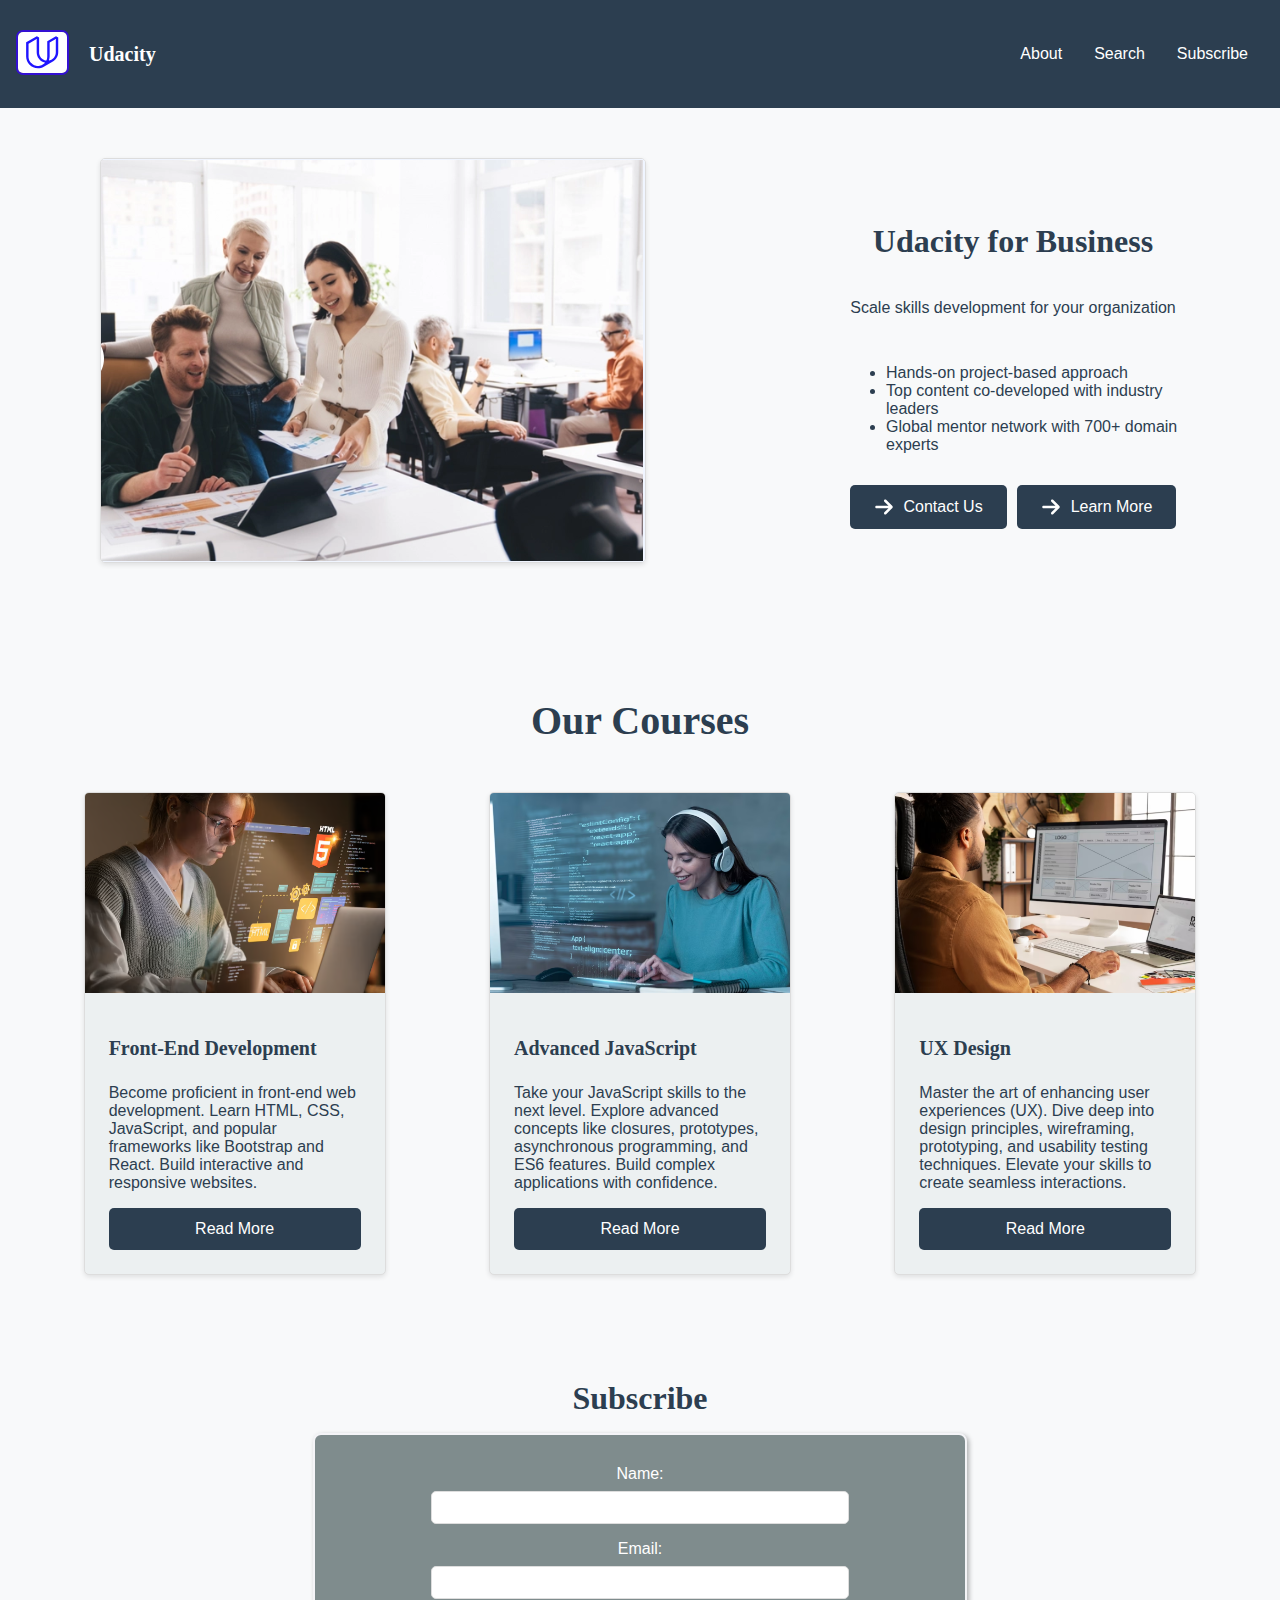
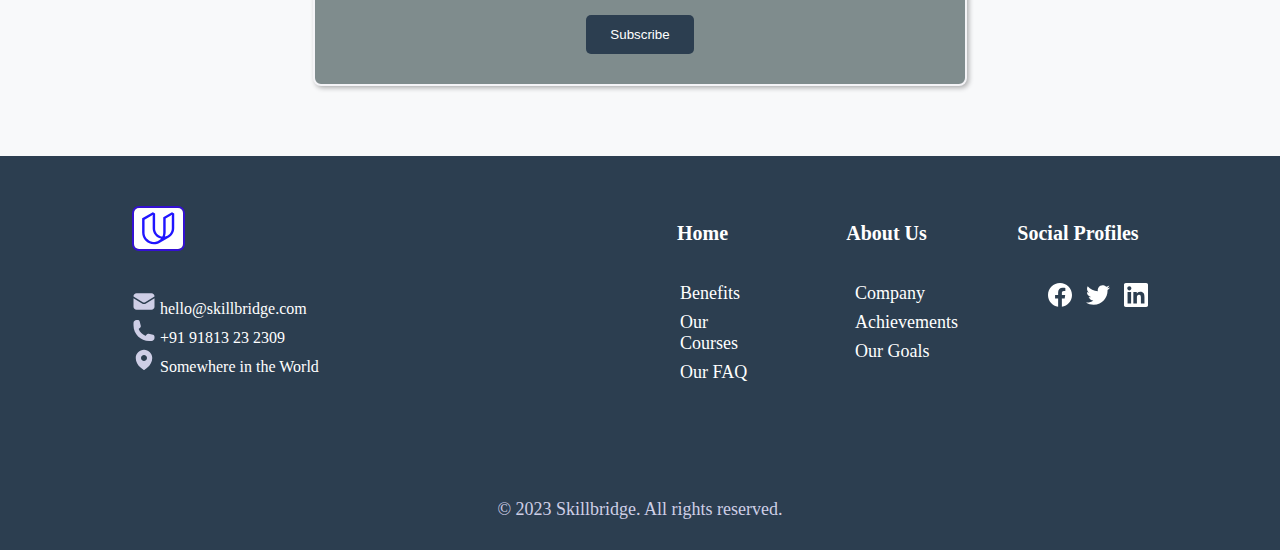
==== index.html @ acbbf63e "first project" ====
<!DOCTYPE html>
<html lang="en">
  <head>
    <meta charset="UTF-8" />
    <meta name="viewport" content="width=device-width, initial-scale=1.0" />
    <title>Personal Blog</title>
    <link rel="stylesheet" href="./assets/css/styles.css" />
  </head>
  <body>
    <div class="home-container">
      <header class="navbar">
        <div class="logoAndName">
          <div class="logo">
            <img
              src="./assets/img/image.png"
              alt="logo"
              title="logo For Udacity"
            />
          </div>
          <h4 class="edu-nsw">Udacity</h4>
        </div>
        <nav>
          <ul>
            <li><a href="#">About</a></li>
            <li><a href="#">Search</a></li>
            <li><a href="subscribe.html">Subscribe</a></li>
          </ul>
        </nav>
      </header>
      <section class="hero-section">
        <div class="img-hero">
          <img src="./assets/img/heroImg.png" />
        </div>
        <div class="hero-describe">
          <h2>Udacity for Business</h2>
          <p>Scale skills development for your organization</p>
          <ul>
            <li>Hands-on project-based approach</li>
            <li>Top content co-developed with industry leaders</li>
            <li>Global mentor network with 700+ domain experts</li>
          </ul>
          <div>
            <a href="#" class="button"
              ><img src="./assets/img/arrow-right-solid.svg" />Contact Us</a
            >
            <a href="#" class="button"
              ><img src="./assets/img/arrow-right-solid.svg" />Learn More</a
            >
          </div>
        </div>
      </section>
      <section class="main-section">
        <h1>Our Courses</h1>
        <main class="blog-homepage">
          <div class="blog-post-card">
            <img
              src="./assets/img/Front-EndWebDevelopment.png"
              alt="Post Image"
            />
            <div class="card-content">
              <h3>Front-End Development</h3>
              <p>
                Become proficient in front-end web development. Learn HTML, CSS,
                JavaScript, and popular frameworks like Bootstrap and React.
                Build interactive and responsive websites.
              </p>
              <a href="blogPost.html" class="button">Read More</a>
            </div>
          </div>

          <div class="blog-post-card">
            <img src="./assets/img/Advanced JavaScript.png" alt="Post Image" />
            <div class="card-content">
              <h3>Advanced JavaScript</h3>
              <p>
                Take your JavaScript skills to the next level. Explore advanced
                concepts like closures, prototypes, asynchronous programming,
                and ES6 features. Build complex applications with confidence.
              </p>
              <a href="blogPost3.html" class="button">Read More</a>
            </div>
          </div>

          <div class="blog-post-card">
            <img src="./assets/img/UI-UX.png" alt="Post Image" />
            <div class="card-content">
              <h3>UX Design</h3>
              <p>
                Master the art of enhancing user experiences (UX). Dive deep
                into design principles, wireframing, prototyping, and usability
                testing techniques. Elevate your skills to create seamless
                interactions.
              </p>
              <a href="blogPost2.html" class="button">Read More</a>
            </div>
          </div>
        </main>
      </section>

      <section class="subscribe-section">
        <h2>Subscribe</h2>
        <form class="subscribe-form">
          <label for="name">Name:</label>
          <input type="text" id="name" name="name" required />
          <label for="email">Email:</label>
          <input type="email" id="email" name="email" required />
          <button type="submit" class="button">Subscribe</button>
        </form>
      </section>
    </div>
    <footer>
      <div class="footer">
        <div class="container">
          <div class="footer-contact">
            <div class="logo">
              <img src="./assets/img/image.png" alt="logo" />
            </div>
            <div class="contacts">
              <div class="contact">
                <img src="./assets/img/gmail.svg" alt="logo" />
                <span>hello@skillbridge.com</span>
              </div>
              <div class="contact">
                <img src="./assets/img/phone.svg" alt="logo" />
                <span>+91 91813 23 2309</span>
              </div>
              <div class="contact">
                <img src="./assets/img/location.svg" alt="logo" />
                <span>Somewhere in the World</span>
              </div>
            </div>
          </div>
          <div class="footer-list">
            <div class="footer-home">
              <h2>Home</h2>
              <ul>
                <li><a href="#">Benefits</a></li>
                <li><a href="#">Our Courses</a></li>
                <li><a href="#">Our FAQ</a></li>
              </ul>
            </div>
            <div class="footer-about">
              <h2>About Us</h2>
              <ul>
                <li><a href="#">Company</a></li>
                <li><a href="#">Achievements</a></li>
                <li><a href="#">Our Goals</a></li>
              </ul>
            </div>
            <div class="footer-social">
              <h2>Social Profiles</h2>
              <ul>
                <li>
                  <a href="#"
                    ><img src="./assets/img/facebook.svg" alt="icon"
                  /></a>
                </li>
                <li>
                  <a href="#"
                    ><img src="./assets/img/twitter.svg" alt="icon"
                  /></a>
                </li>
                <li>
                  <a href="#"><img src="./assets/img/in.svg" alt="icon" /></a>
                </li>
              </ul>
            </div>
          </div>
        </div>
      </div>
      <div class="finally">
        <span>© 2023 Skillbridge. All rights reserved.</span>
      </div>
    </footer>
  </body>
</html>
---- assets/css/styles.css ----
/* Import CSS files */
@import url("layout.css");
@import url("typography.css");
@import url("colors.css");
@import url("responsive.css");
/* Additional styles */
body {
  background: var(--light-background-color);
  margin: 0;

  padding: 0;
}
.navbar {
  display: flex;
  flex-direction: row;
  justify-content: space-between;
  align-items: center;
}
.logoAndName {
  display: flex;
  flex-direction: row;
  justify-content: center;
  align-items: center;
  gap: 20px;
}

.edu-nsw {
  font-style: italic;
  font-family: "Caveat", cursive;
  font-optical-sizing: auto;
  font-style: normal;
  font-size: 20px;
}
.logo img {
  border: 2px rgb(52, 16, 211) solid;
  border-radius: 7px;
}
.button {
  text-align: center;
  background: var(--primary-color);
  color: #fff;
  padding: 0.75rem 1.5rem;
  border: none;
  border-radius: 5px;
  text-decoration: none;
  cursor: pointer;
  transition: background 0.3s ease;
}

.button:hover {
  background: var(--primary-dark-color);
}

.subscribe-form {
  display: flex;
  flex-direction: column;
  align-items: center;
  margin-top: 1rem;
}

.subscribe-form label {
  margin-bottom: 0.5rem;
  width: 100%;
}

.subscribe-form input {
  padding: 0.5rem;
  border: 1px solid #ddd;
  border-radius: 5px;
  margin-bottom: 1rem;
  width: 100%;
}

.subscribe-form input[type="text"],
.subscribe-form input[type="email"] {
  width: 80%;
  max-width: 400px;
}

@media (max-width: 600px) {
  .navbar nav ul {
    flex-direction: column;
  }

  .blog-homepage {
    flex-direction: column;
    align-items: center;
  }

  .blog-post-card {
    width: 90%;
  }
}
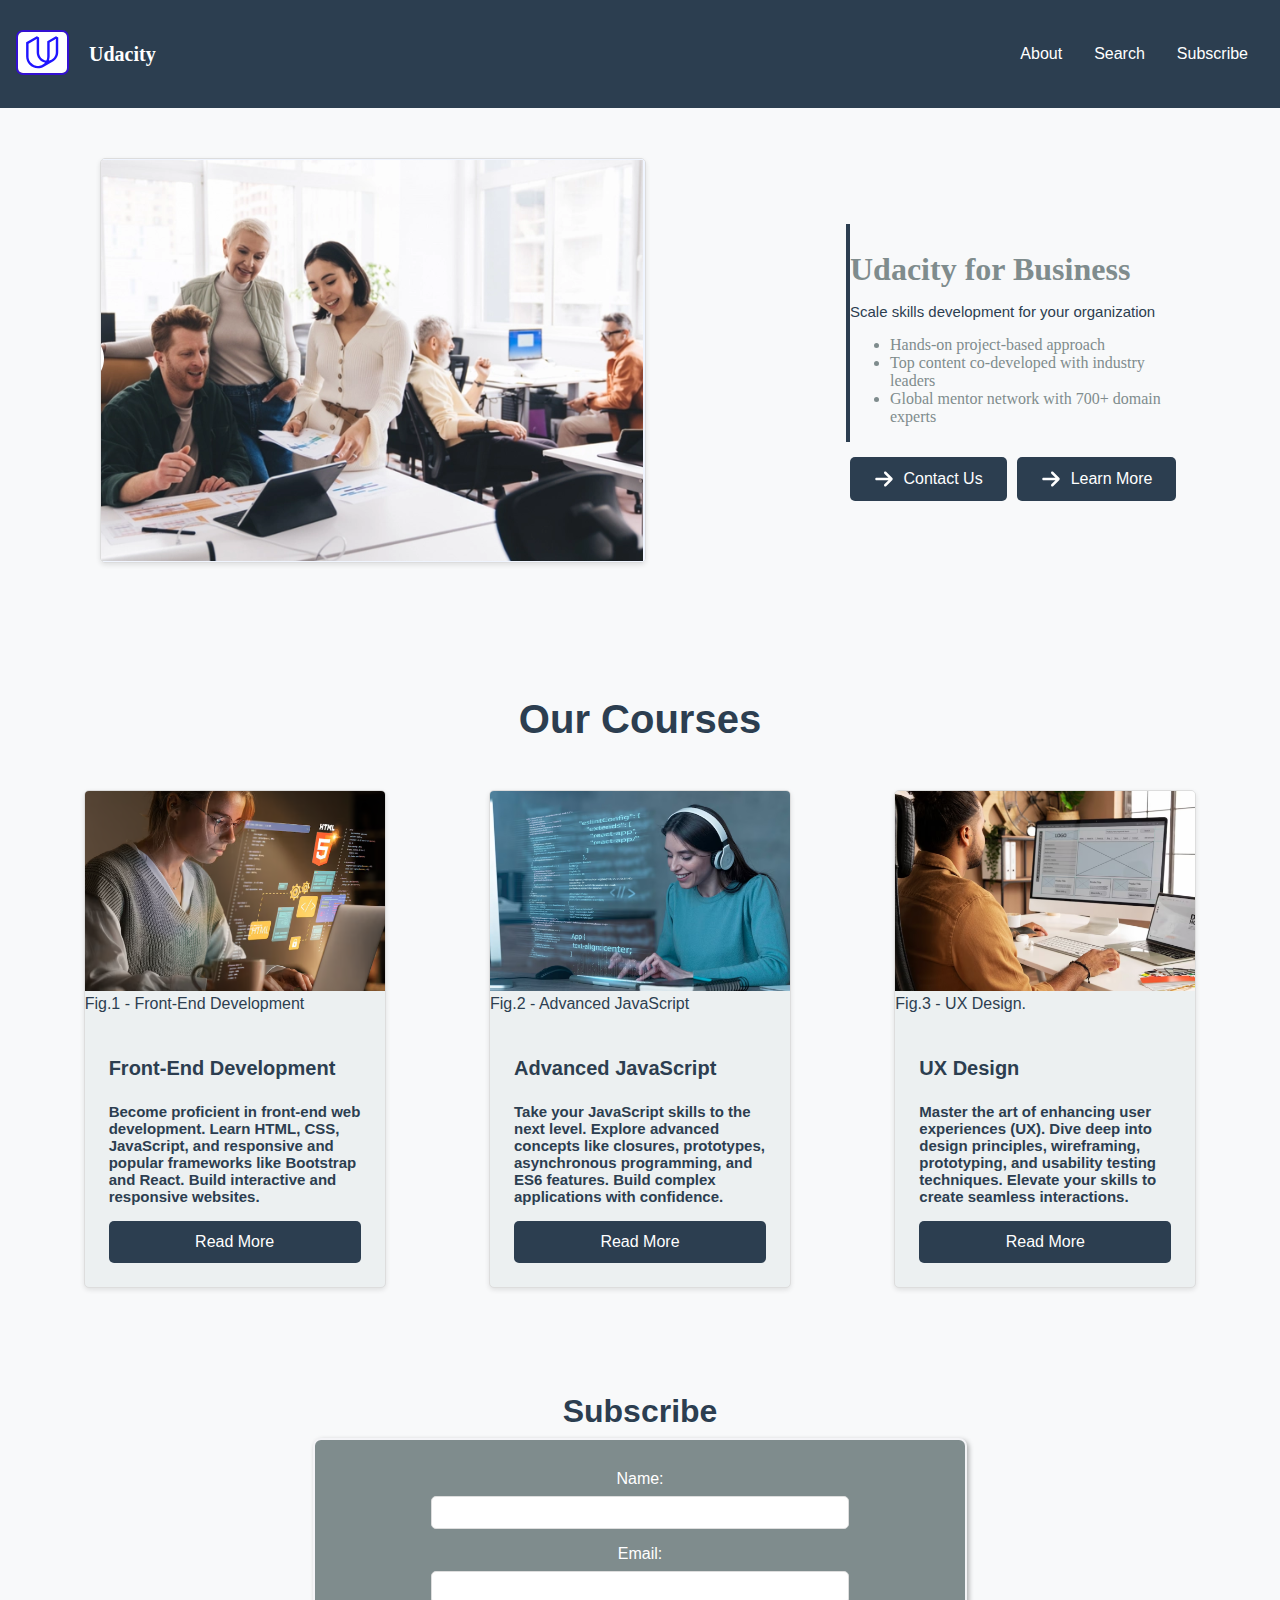
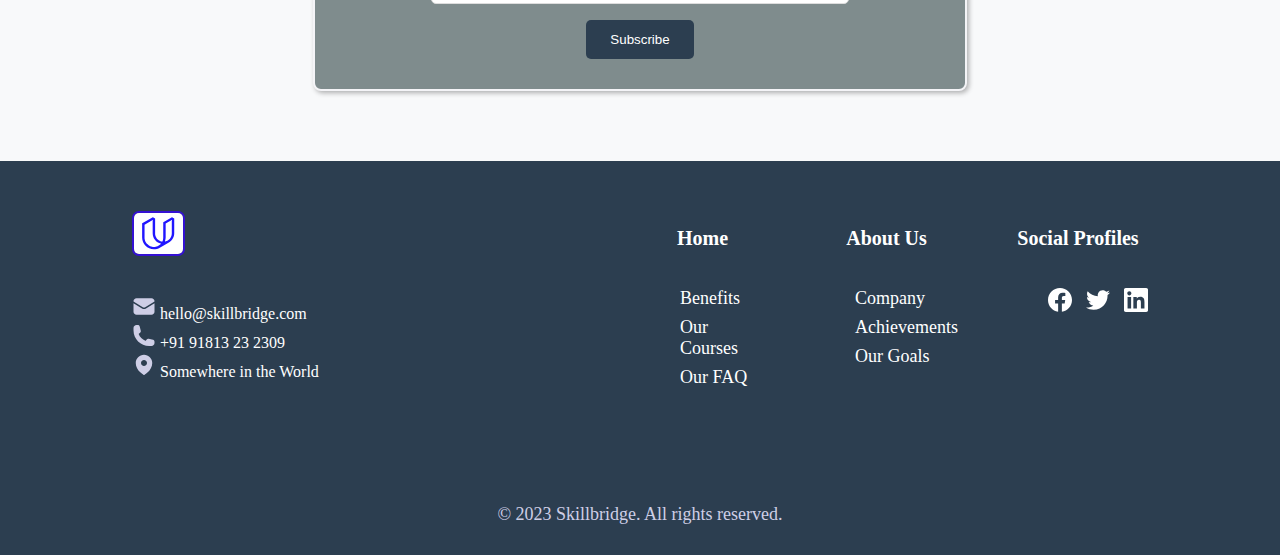
==== commit 5e61421c: "first project" ====
--- a/index.html
+++ b/index.html
@@ -32,13 +32,15 @@
           <img src="./assets/img/heroImg.png" />
         </div>
         <div class="hero-describe">
-          <h2>Udacity for Business</h2>
-          <p>Scale skills development for your organization</p>
-          <ul>
-            <li>Hands-on project-based approach</li>
-            <li>Top content co-developed with industry leaders</li>
-            <li>Global mentor network with 700+ domain experts</li>
-          </ul>
+          <blockquote cite="https://emc.udacity.com/c/palestine-launchpad-google/catalog/An0jgdK3"> <h2><b>Udacity for Business</b></h2>
+            <p>Scale skills development for your organization</p>
+            <ul>
+              <li>Hands-on project-based approach</li>
+              <li>Top content co-developed with industry leaders</li>
+              <li>Global mentor network with 700+ domain experts</li>
+            </ul>
+          </blockquote>
+        
           <div>
             <a href="#" class="button"
               ><img src="./assets/img/arrow-right-solid.svg" />Contact Us</a
@@ -53,44 +55,55 @@
         <h1>Our Courses</h1>
         <main class="blog-homepage">
           <div class="blog-post-card">
-            <img
+            <figure> <img
               src="./assets/img/Front-EndWebDevelopment.png"
               alt="Post Image"
-            />
+            /> <figcaption>Fig.1 - Front-End Development</figcaption></figure>  
+
+           
             <div class="card-content">
               <h3>Front-End Development</h3>
-              <p>
-                Become proficient in front-end web development. Learn HTML, CSS,
-                JavaScript, and popular frameworks like Bootstrap and React.
-                Build interactive and responsive websites.
-              </p>
+              <blockquote  style="display: inline; margin: 0; padding: 0; border: none; background: none;" cite="https://www.figma.com/"><p>
+                   
+                <b>Become proficient in front-end web development. Learn HTML, CSS,
+                  JavaScript, and responsive and popular frameworks like Bootstrap and React.
+                  Build interactive and responsive websites.</b>      
+                </p>
+              </blockquote>
+              
               <a href="blogPost.html" class="button">Read More</a>
             </div>
           </div>
 
           <div class="blog-post-card">
-            <img src="./assets/img/Advanced JavaScript.png" alt="Post Image" />
+          <figure><img src="./assets/img/Advanced JavaScript.png" alt="Post Image" /><figcaption>Fig.2 - Advanced JavaScript</figcaption></figure>  
             <div class="card-content">
               <h3>Advanced JavaScript</h3>
-              <p>
-                Take your JavaScript skills to the next level. Explore advanced
-                concepts like closures, prototypes, asynchronous programming,
-                and ES6 features. Build complex applications with confidence.
-              </p>
+              <blockquote cite="https://www.figma.com/"  style="display: inline; margin: 0; padding: 0; border: none; background: none;"><p>
+              
+                       <b>  Take your JavaScript skills to the next level. Explore advanced
+                        concepts like closures, prototypes, asynchronous programming,
+                        and ES6 features. Build complex applications with confidence.  </b>  
+                </p>
+              </blockquote>
+              
               <a href="blogPost3.html" class="button">Read More</a>
             </div>
           </div>
 
           <div class="blog-post-card">
-            <img src="./assets/img/UI-UX.png" alt="Post Image" />
+            <figure>  <img src="./assets/img/UI-UX.png" alt="Post Image" /><figcaption>Fig.3 - UX Design.</figcaption></figure>
             <div class="card-content">
               <h3>UX Design</h3>
-              <p>
-                Master the art of enhancing user experiences (UX). Dive deep
-                into design principles, wireframing, prototyping, and usability
-                testing techniques. Elevate your skills to create seamless
-                interactions.
-              </p>
+              <blockquote cite="https://www.figma.com/"  style="display: inline; margin: 0; padding: 0; border: none; background: none;"><p>
+              
+                       <b>   Master the art of enhancing user experiences (UX). Dive deep
+                        into design principles, wireframing, prototyping, and usability
+                        testing techniques. Elevate your skills to create seamless
+                        interactions. </b>  
+                </p>
+              </blockquote>
+              
               <a href="blogPost2.html" class="button">Read More</a>
             </div>
           </div>
--- a/assets/css/styles.css
+++ b/assets/css/styles.css
@@ -1,9 +1,12 @@
 /* Import CSS files */
 @import url("layout.css");
-@import url("typography.css");
-@import url("colors.css");
-@import url("responsive.css");
-/* Additional styles */
+@import url("mainTypography.css");
+@import url("mainResponsive.css");
+@import url("mainColor.css");
+body {
+  background-color: #fff;
+  color: var(--text-color);
+}
 body {
   background: var(--light-background-color);
   margin: 0;
@@ -71,12 +74,415 @@
   width: 100%;
 }
 
-.subscribe-form input[type="text"],
-.subscribe-form input[type="email"] {
+
+.subscribe-form input {
   width: 80%;
   max-width: 400px;
 }
 
+
+body {
+  background: var(--light-background-color);
+  margin: 0;
+
+  padding: 0;
+}
+.home-container {
+  display: grid;
+  grid-template-rows: auto 1fr auto;
+  min-height: 100vh;
+  font-family: "Arial", sans-serif;
+  background-color: var(--light-background-color);
+}
+.post-container{
+  display: grid;
+  grid-template-rows: auto 1fr auto;
+  min-height: 100vh;
+  font-family: "Arial", sans-serif;
+  background-color: var(--light-background-color); 
+}
+.home-nav {
+  font-weight: 700;
+}
+
+.navbar {
+  background-color: var(--primary-color);
+  color: #fff;
+  padding: 1rem;
+  display: flex;
+  justify-content: space-between;
+  align-items: center;
+}
+
+.navbar nav ul {
+  list-style: none;
+  display: flex;
+  align-items: center;
+}
+
+.navbar nav ul li {
+  margin: 0 1rem;
+}
+
+.navbar nav ul li a {
+  color: #fff;
+  text-decoration: none;
+  font-size: 1rem;
+  transition: color 0.3s ease;
+}
+
+.navbar nav ul li a:hover {
+  color: var(--link-color);
+}
+.hero-section {
+  display: flex;
+  flex-direction: row;
+  padding: 50px 100px;
+  align-items: center;
+  background-color: var(--light-background-color);
+  gap: 200px;
+}
+.hero-section .img-hero img {
+  border: 1px solid #ddd;
+  border-radius: 5px;
+  overflow: hidden;
+  box-shadow: 0 2px 5px rgba(0, 0, 0, 0.1);
+}
+.hero-describe {
+  display: flex;
+  flex-direction: column;
+  align-items: center;
+  gap: 15px;
+}
+.hero-describe div {
+  display: flex;
+  align-items: center;
+  gap: 10px;
+}
+.hero-describe a {
+  display: flex;
+  align-items: center;
+  justify-content: center;
+  gap: 10px;
+}
+.main-section {
+  padding-top: 80px;
+  display: flex;
+  flex-direction: column;
+}
+.main-section h1 {
+  margin: auto;
+}
+.blog-homepage {
+  display: flex;
+  flex-wrap: wrap;
+  justify-content: space-around;
+  padding:32px;
+  background: var(--light-background-color);
+}
+
+.blog-post-card {
+  background: var(--secondary-color);
+  margin: 16px;
+  border: 1px solid #ddd;
+  border-radius: 5px;
+  overflow: hidden;
+  width: 300px;
+  display: flex;
+  flex-direction: column;
+  box-shadow: 0 2px 5px rgba(0, 0, 0, 0.1);
+  transition: transform 0.3s ease;
+}
+
+.blog-post-card:hover {
+  transform: scale(1.05);
+}
+figure{
+  padding: 0px;
+  width: 100%;
+  display: block;
+  margin-block-start:0;
+  margin-block-end:0;
+  margin-inline-start:0px;
+  margin-inline-end:0px;
+  unicode-bidi: isolate;
+}
+.blog-post-card figure img{
+  width: 100%;
+  height: 200px;
+  object-fit: cover;
+}
+
+.card-content {
+  padding: 1.5rem;
+  display: flex;
+  flex-direction: column;
+
+  flex-grow: 1;
+}
+.card-content h3 {
+  font-size: 20px;
+}
+
+.post_blog {
+  padding: 16px;
+  background: var(--light-background-color);
+  margin: auto;
+}
+
+.post-header {
+  border: 2px solid var(--primary-color);
+  display: flex;
+  align-items: center;
+  justify-content: center;
+  padding: 0 0 20px 0;
+  border-radius: 8px;
+  margin-bottom: 20px;
+
+}
+.information{
+  width:calc((100% - 100px) / 2); 
+  display: flex;
+  flex-direction: column;
+  align-items: center;
+  justify-content: center;
+}
+.author-information {
+
+  display: flex;
+  align-items: center;
+  justify-content: center;
+  gap:100px;
+  margin-bottom: 16px;
+  background: var(--secondary-color);
+  padding: 16px;
+  border-radius: 5px;
+}
+
+.author-information  .avatar {
+
+  border: #ddd solid 2px;
+  border-radius:20px;
+  width:calc((100% - 500px) / 2);
+  margin-right:16px;
+}
+
+
+.social-media{
+  margin-top: 32px;
+  padding: 20px;
+  display: flex;
+  flex-direction: column;
+  align-items: center;
+  gap: 16px;
+}
+.social-media a{
+  width: 200px;
+  display: flex;
+  justify-content: center;
+  align-items: center;
+  gap: 15px;
+}
+
+.social-media .button {
+  flex-grow: 1;
+  text-align: center;
+}
+
+.older-articles a{
+  border: blue solid 2px;
+  padding: 15px;
+  border-radius: 7px;
+  background-color: var(--link-color);
+  color: #fff;
+}
+.articles{
+  display: flex;
+  flex-direction:column;
+  align-items: center;
+  justify-content: center;
+
+  background: var(--secondary-color);
+}
+
+.older-articles {
+  width: calc((100% - 150px) / 2);
+  display: flex;
+  flex-direction: column;
+  margin-top:32px;
+ 
+  padding: 24px;
+  border-radius: 5px;
+  align-items: center;
+  justify-content: center;
+ gap:15px
+}
+
+.older-articles ul {
+  display: flex;
+  flex-direction: column;
+  gap:30px;
+  list-style: none;
+  padding: 0;
+}
+
+.older-articles ul li {
+  margin-bottom: 8px;
+
+}
+.article{
+  display: flex;
+  flex-direction: row;
+  align-items: center;
+  justify-content: center;
+  gap:150px;
+
+}
+.article .article-desc{
+  width: calc((100% - 150px) / 2);
+  font-style: italic;
+  font-family: "Caveat", cursive;
+  font-optical-sizing: auto;
+  padding-left: 50px;
+  display: flex;
+  flex-direction: row;
+ margin: auto;
+}
+.subscribe-section {
+  text-align: center;
+  padding: 16px;
+
+  background: var(--light-background-color);
+  position: relative;
+  bottom: 0;
+  margin-bottom: 40px;
+  padding: 30px;
+}
+.subscribe-form input {
+  width: 80%;
+  max-width: 400px;
+}
+.subscribe-form {
+  width: 50%;
+  display: flex;
+  align-items: center;
+  justify-content: center;
+  background-color: var(--quote-color);
+  margin: auto;
+  border: 2px solid rgb(244, 244, 247);
+  border-radius: 8px;
+  color: white;
+  padding: 30px 20px;
+  box-shadow: 2px 2px 5px rgba(0, 0, 0, 0.3);
+}
+footer {
+  background: var(--primary-color);
+  padding-bottom: 30px;
+  padding-left: 132px;
+  padding-right: 132px;
+  padding-top: 50px;
+  color: #fff;
+}
+footer .container {
+  padding-bottom: 50px;
+  display: flex;
+  justify-content: space-between;
+}
+footer .container .footer-contact {
+  width: calc((100%) / 2);
+  margin-right: auto;
+  display: flex;
+  flex-direction: column;
+  gap: 38px;
+}
+footer .container .footer-contact .logo img {
+  display: block;
+}
+footer .container .footer-contacts {
+  margin-right: auto;
+  display: flex;
+  flex-direction: column;
+  gap: 20px;
+}
+footer .footer-list {
+  width: calc((100%) / 2);
+  display: flex;
+  flex-direction: row;
+  margin-left: auto;
+
+  gap: 50px;
+}
+footer .footer-list .footer-home {
+  display: flex;
+  flex-direction: column;
+  align-items: center;
+  justify-content: center;
+  gap: 14px;
+}
+footer .footer-list .footer-home ul {
+  display: flex;
+  flex-direction: column;
+  list-style-type: none;
+  gap: 8px;
+}
+footer .footer-list .footer-about {
+  display: flex;
+  align-items: center;
+
+  flex-direction: column;
+  gap: 14px;
+}
+footer .footer-list .footer-about ul {
+  display: flex;
+  flex-direction: column;
+  list-style-type: none;
+  gap: 8px;
+}
+footer .footer-list .footer-social {
+  display: flex;
+  flex-direction: column;
+  align-items: center;
+
+  gap: 14px;
+}
+footer .footer-list .footer-social ul {
+  display: flex;
+  flex-direction: row;
+  list-style-type: none;
+  gap: 14px;
+}
+footer .footer-list h2 {
+  color: #fff;
+  font-family: Be Vietnam Pro;
+  font-size: 20px;
+  font-style: normal;
+  font-weight: 600;
+}
+footer .footer-list a {
+  color: #fff;
+  font-family: Be Vietnam Pro;
+  font-size: 18px;
+  font-style: normal;
+  font-weight: 400;
+}
+footer .footer-list a:hover {
+  color: blue;
+}
+footer .footer-list .footer-social ul img:hover {
+  width: 30px;
+  height: 30px;
+}
+
+footer .finally {
+  padding-top: 50px;
+  color: rgb(206, 206, 230);
+  text-align: center;
+  font-family: Be Vietnam Pro;
+  font-size: 18px;
+  font-weight: 400;
+}
+
+
 @media (max-width: 600px) {
   .navbar nav ul {
     flex-direction: column;
@@ -91,3 +497,248 @@
     width: 90%;
   }
 }
+/* Responsive design styles */
+@media (max-width: 768px) {
+  nav ul {
+    flex-direction: column;
+  }
+
+  .blog-posts {
+    grid-template-columns: 1fr;
+  }
+
+  .author-info {
+    display: flex;
+    flex-direction: column;
+    align-items: center;
+  }
+}
+
+@media screen and (max-width: 1179px) {
+  footer {
+    padding-bottom: 30px;
+    padding-left: 90px;
+    padding-right: 90px;
+    padding-top: 80px;
+  }
+}
+
+@media screen and (min-width: 320px) and (max-width: 1010px) {
+  footer .container {
+    width: calc(100%);
+  }
+  footer {
+    padding-bottom: 30px;
+    padding-left: 50px;
+    padding-right: 50px;
+    padding-top: 70px;
+  }
+}
+@media screen and (max-width: 1000px) {
+  footer {
+    padding-bottom: 30px;
+    padding-left: 30px;
+    padding-right: 30px;
+    padding-top: 50px;
+  }
+}
+
+@media screen and (max-width: 980px) {
+  .footer .container {
+    display: flex;
+    flex-direction: column;
+    align-items: center;
+    justify-content: center;
+    gap: 50px;
+  }
+  footer .container .footer-contact {
+    padding: 15px;
+    width: calc(100%);
+    margin: 0;
+    display: flex;
+    flex-direction: row;
+    justify-content: space-between;
+  }
+  footer .container .footer-contact .footer-logo {
+    align-items: center;
+    width: 50px;
+    height: 50px;
+    padding: 3px;
+  }
+  footer .footer-list {
+    width: calc(100%);
+    justify-content: space-around;
+  }
+}
+
+@media screen and (max-width: 550px) {
+  footer {
+    margin-top: 60px;
+  }
+  footer .container .footer-list .footer-home {
+    width: calc((100% - 30px) / 2);
+  }
+  footer .container .footer-list {
+    flex-wrap: wrap;
+  }
+  footer .container .footer-list .footer-social {
+    margin-right: auto;
+  }
+  footer .container .footer-contact {
+    padding: 15px;
+    width: calc(100%);
+    margin: 0;
+    display: flex;
+    flex-direction: column;
+    gap: 30px;
+  }
+}
+
+@media screen and (max-width: 340px) {
+  footer .container .footer-list .footer-home {
+    width: calc((100%) / 2);
+  }
+}
+
+@media screen and (max-width: 360px) {
+  footer {
+    margin-top: 40px;
+  }
+  .footer-list h2 {
+    font-size: 10px;
+  }
+  .footer-list ul li a {
+    font-size: 15px;
+  }
+}
+@media screen and (max-width: 331px) {
+  footer .container .footer-list {
+    gap: 30px;
+  }
+  .footer-list h2 {
+    font-size: 5px;
+  }
+  .footer-list ul li a {
+    font-size: 15px;
+  }
+}
+
+@media only screen and (max-width: 768px) {
+  .hero-section {
+    flex-direction: column;
+    padding: 50px;
+    gap: 30px;
+  }
+
+  .hero-section .img-hero {
+    width: 100%;
+    margin-bottom: 20px;
+  }
+  .hero-section .img-hero {
+    display: flex;
+    align-items: center;
+    justify-content: center;
+  }
+}
+@media only screen and (max-width: 1212px) {
+  .hero-section {
+    padding: 50px;
+    gap: 30px;
+  }
+  .hero-section {
+    flex-direction: column;
+    padding: 50px;
+    gap: 30px;
+  }
+  .hero-section .img-hero {
+    width: 100%;
+    margin-bottom: 20px;
+  }
+}
+@media only screen and (max-width: 972px) {
+  .hero-section {
+    padding: 50px;
+    gap: 15px;
+  }
+
+  .hero-section .img-hero img {
+    width: 90%;
+    margin-bottom: 20px;
+  }
+  .author-information{
+    
+  display: flex;
+  flex-direction: column;
+
+  margin-bottom:10px;
+  background: var(--secondary-color);
+  padding: 16px;
+  border-radius: 5px;
+  }
+  .author-information  .avatar {
+
+    border: #ddd solid 2px;
+    border-radius:20px;
+    width:80%;
+
+  }
+  .information{
+    width:100%; 
+    display: flex;
+    flex-direction: column;
+    align-items: center;
+    justify-content: center;
+  }
+}
+
+@media only screen and (max-width: 480px) {
+  .hero-section {
+    padding: 30px;
+  }
+
+  .hero-section .img-hero img {
+    max-width: 100%;
+  }
+  .hero-section .img-hero {
+    display: flex;
+    align-items: center;
+    justify-content: center;
+  }
+}
+@media only screen and (max-width: 610px) {
+  .article{
+    display: flex;
+    flex-direction: column;
+   gap: 20px;
+    width:80%;
+   
+    
+  }
+  .article .article-desc{
+    width:80%;
+   
+    font-family: "Caveat", cursive;
+  font-size: 10px;
+  padding:20px;
+  }
+  .older-articles{
+    width: 100%;
+  }
+  .articles{
+    display: flex;
+    flex-direction: column;
+    align-items: center;
+    justify-content: center;
+    background: var(--secondary-color);
+}
+.post-header h2{
+  font-size: 20px;
+}
+.older-articles h3{
+  font-size: 20px;
+}
+.social-media h2{
+  font-size: 25px;
+}
+  }
+
